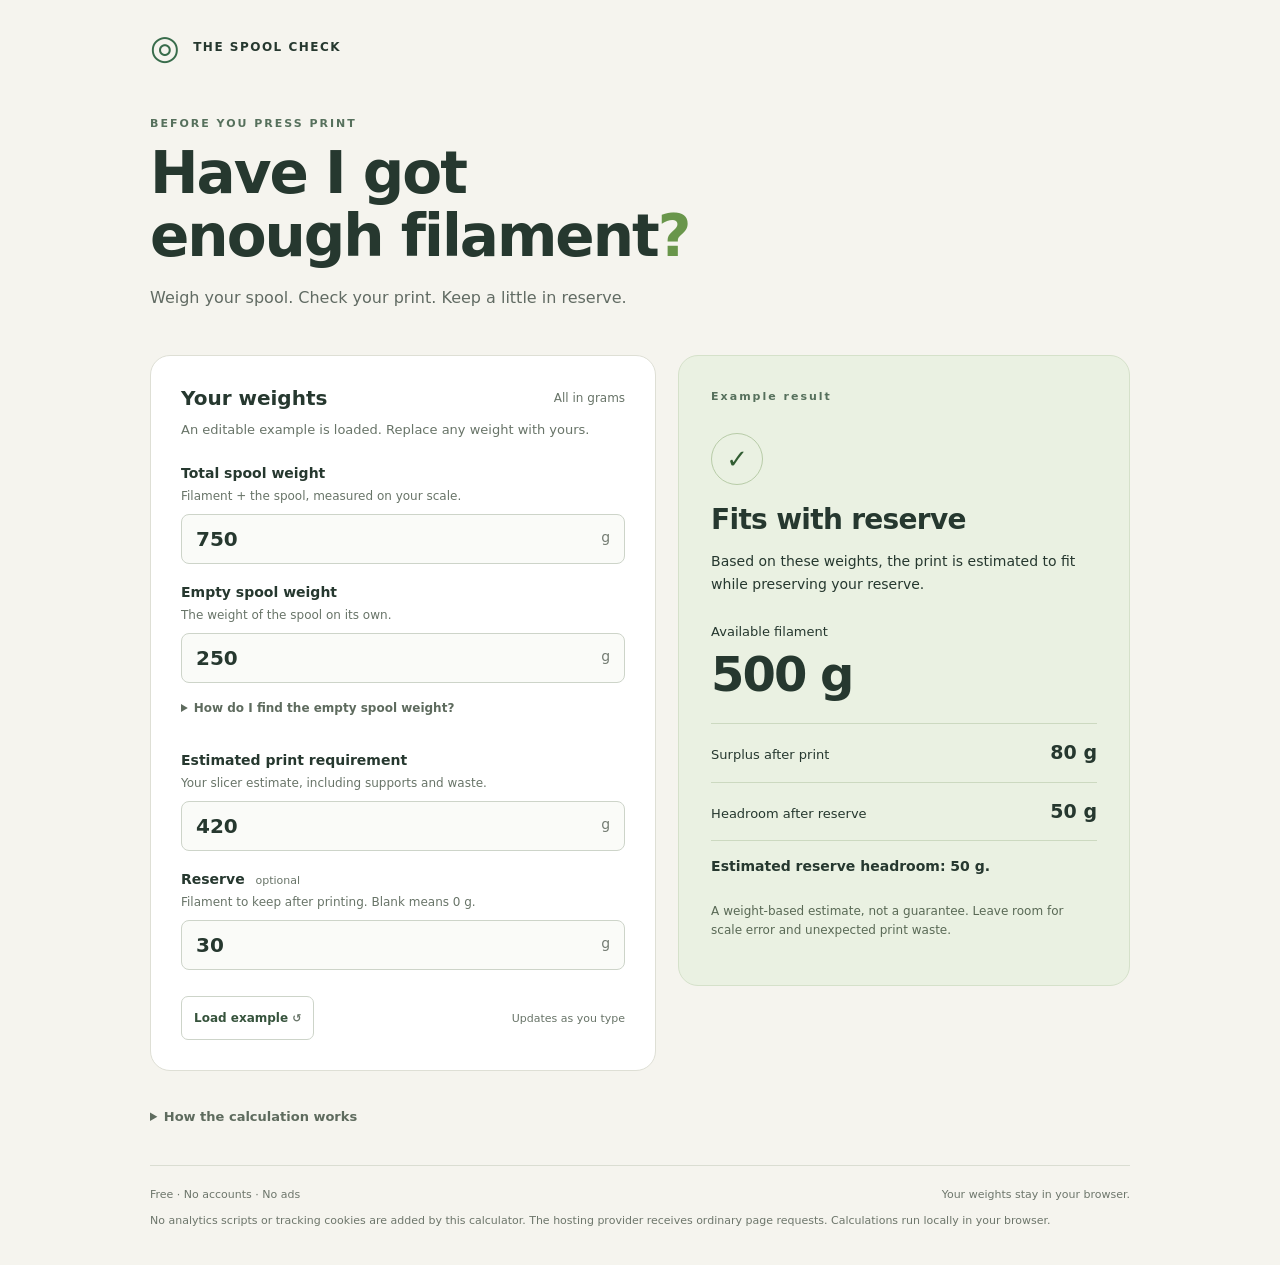
==== index.html @ 3ff151fb "Publish browser-only filament remaining calculator" ====
<!doctype html>
<html lang="en">
<head>
  <meta charset="utf-8">
  <meta name="viewport" content="width=device-width, initial-scale=1">
  <meta name="description" content="A free, offline filament weight calculator. Check your print and keep a reserve.">
  <meta http-equiv="Content-Security-Policy" content="default-src 'self'; script-src 'self'; style-src 'self'; connect-src 'none'; img-src 'self' data:; object-src 'none'; base-uri 'none'; form-action 'none'">
  <title>Filament Remaining Calculator — Have I got enough filament?</title>
  <link rel="stylesheet" href="style.css">
  <script src="calculator.js" defer></script>
  <script src="app.js" defer></script>
</head>
<body>
  <main>
    <header class="brand"><span class="spool" aria-hidden="true">◎</span><span>THE SPOOL CHECK</span></header>
    <section class="intro"><p class="eyebrow">BEFORE YOU PRESS PRINT</p><h1>Have I got<br>enough filament<span>?</span></h1><p>Weigh your spool. Check your print. Keep a little in reserve.</p></section>
    <div class="workspace">
      <div class="compact-result" id="compact-result" data-status="fits" aria-hidden="true"><strong id="compact-title">Example result · Fits with reserve</strong><span id="compact-values">500 g available · 80 g surplus · 50 g reserve headroom</span></div>
      <section class="card inputs" aria-labelledby="input-title">
        <div class="section-head"><h2 id="input-title">Your weights</h2><span>All in grams</span></div>
        <p class="hint" id="input-hint">An editable example is loaded. Replace any weight with yours.</p>
        <form id="calculator" novalidate>
          <div class="field"><label for="total">Total spool weight</label><p id="total-hint">Filament + the spool, measured on your scale.</p><div class="weight"><input id="total" name="total" type="text" inputmode="decimal" value="750" required aria-describedby="total-hint total-error"><span>g</span></div><p class="error" id="total-error"></p></div>
          <div class="field"><label for="empty">Empty spool weight</label><p id="empty-hint">The weight of the spool on its own.</p><div class="weight"><input id="empty" name="empty" type="text" inputmode="decimal" value="250" required aria-describedby="empty-hint empty-error"><span>g</span></div><p class="error" id="empty-error"></p><details class="spool-help"><summary>How do I find the empty spool weight?</summary><p>Weigh an identical empty spool, or check the manufacturer's information for your exact spool model. Spool weights vary; there is no universal default. The loaded weight is only an example.</p></details></div>
          <div class="field"><label for="print">Estimated print requirement</label><p id="print-hint">Your slicer estimate, including supports and waste.</p><div class="weight"><input id="print" name="print" type="text" inputmode="decimal" value="420" required aria-describedby="print-hint print-error"><span>g</span></div><p class="error" id="print-error"></p></div>
          <div class="field"><label for="reserve">Reserve <span class="optional">optional</span></label><p id="reserve-hint">Filament to keep after printing. Blank means 0 g.</p><div class="weight"><input id="reserve" name="reserve" type="text" inputmode="decimal" value="30" aria-describedby="reserve-hint reserve-error"><span>g</span></div><p class="error" id="reserve-error"></p></div>
          <div class="actions"><button type="reset">Load example <span aria-hidden="true">↺</span></button><span>Updates as you type</span></div>
        </form>
      </section>
      <section class="card result" id="result" data-status="fits" aria-labelledby="result-title">
        <p class="eyebrow" id="result-context">Example result</p><div class="status-icon" id="status-icon" aria-hidden="true">✓</div><h2 id="result-title">Fits with reserve</h2><p id="result-description">Based on these weights, the print is estimated to fit while preserving your reserve.</p>
        <dl><div class="primary"><dt>Available filament</dt><dd id="available">500 <small>g</small></dd></div><div><dt id="balance-label">Surplus after print</dt><dd id="balance">80 g</dd></div><div><dt id="headroom-label">Headroom after reserve</dt><dd id="headroom">50 g</dd></div></dl>
        <p class="result-note" id="result-note">Estimated reserve headroom: 50 g.</p>
        <p class="estimate-note">A weight-based estimate, not a guarantee. Leave room for scale error and unexpected print waste.</p>
      </section>
    </div>
    <p id="announcement" class="sr-only" role="status" aria-live="polite" aria-atomic="true"></p>
    <details><summary>How the calculation works</summary><p><strong>Available filament</strong> = total spool weight − empty spool weight.</p><p><strong>Surplus / shortfall</strong> = available filament − print requirement.</p><p><strong>Reserve headroom</strong> = available filament − print requirement − reserve. Zero or more means the print fits while preserving your reserve.</p><p>Use non-negative weights with up to three decimal places (a decimal point), up to 1,000,000 g. Equal weights are accepted; a zero print requirement is valid.</p></details>
    <footer><span>Free · No accounts · No ads</span><span>Your weights stay in your browser.</span></footer>
    <p class="privacy-note">No analytics scripts or tracking cookies are added by this calculator. The hosting provider receives ordinary page requests. Calculations run locally in your browser.</p>
    <noscript><p class="error">Enable JavaScript to calculate. The displayed values are only the example.</p></noscript>
  </main>
</body>
</html>
---- style.css ----
:root{font-family:Segoe UI,system-ui,sans-serif;color:#26382f;background:#f5f4ee;font-synthesis:none}*{box-sizing:border-box}body{margin:0}main{max-width:1040px;margin:auto;padding:30px 30px 24px}.brand{display:flex;align-items:center;gap:12px;font-size:12px;font-weight:750;letter-spacing:1.5px}.spool{font-size:34px;color:#386c4b;line-height:1}.tag{margin-left:auto;font-size:10px;letter-spacing:1px;border:1px solid #d6dacf;padding:7px 10px;border-radius:5px;color:#667065}.intro{padding:42px 0 28px}.eyebrow{font-size:11px;font-weight:750;letter-spacing:2px;color:#56705c}.intro h1{font-size:clamp(38px,5.5vw,58px);line-height:1.08;letter-spacing:-2px;margin:12px 0 18px;font-weight:750}.intro h1 span{color:#69964b}.intro>p:last-child{color:#616b63;font-size:16px;line-height:1.6}.workspace{display:grid;grid-template-columns:1.12fr 1fr;gap:22px;align-items:start}.card{border-radius:20px;padding:30px;border:1px solid #dedfd5;background:#fff}.section-head{display:flex;align-items:center;justify-content:space-between;gap:12px}.section-head h2{font-size:20px;margin:0}.section-head>span{font-size:12px;color:#687468}.hint{font-size:13px;line-height:1.5;color:#687468;margin:10px 0 26px}.field{margin-top:20px}.field label{display:block;font-size:14px;font-weight:650}.optional{font-size:11px;font-weight:400;margin-left:6px;color:#687468}.field p{font-size:12px;color:#687468;margin:6px 0 9px;line-height:1.5}.weight{position:relative}.weight input{width:100%;border:1px solid #cdd4c9;border-radius:8px;padding:12px 42px 12px 14px;background:#fafbf8;font:600 20px Segoe UI,system-ui,sans-serif;color:#26382f}.weight>span{position:absolute;right:15px;top:15px;color:#747c73;font-size:14px}input:focus-visible,button:focus-visible,summary:focus-visible{outline:3px solid #709c5a;outline-offset:3px}input[aria-invalid=true]{border-color:#b64235}.field .error,.error{color:#a42e26}.error:empty{display:none}.actions{display:flex;gap:15px;align-items:center;justify-content:space-between;margin-top:26px}.actions button{border:1px solid #cdd4c9;border-radius:7px;background:white;padding:10px 12px;font:600 12px Segoe UI,system-ui,sans-serif;color:#36533c;cursor:pointer;min-height:44px}.actions button:hover{background:#edf3e8}.actions span{font-size:11px;color:#687468}.result{background:#eaf1e2;border-color:#d5e1ca;padding:32px}.result .eyebrow{margin-top:0}.status-icon{display:grid;place-items:center;width:52px;height:52px;border:1px solid #b8cca8;border-radius:50%;color:#315d32;font-size:26px;margin:28px 0 18px}.result h2{font-size:28px;letter-spacing:-.7px;margin:0 0 12px}.result>p{font-size:14px;line-height:1.6}.result>p.eyebrow{font-size:11px}.result dl{margin:28px 0 0}.result dl>div{display:flex;justify-content:space-between;align-items:baseline;gap:14px;padding:17px 0;border-bottom:1px solid #ccd9c0}.result dt{font-size:13px;line-height:1.4}.result dd{margin:0;font-weight:650;font-size:19px;white-space:nowrap;font-variant-numeric:tabular-nums}.result dl>.primary{display:block;padding:0 0 21px}.primary dd{font-size:48px;letter-spacing:-2px;margin-top:5px}.primary small{font-size:21px;letter-spacing:0;font-weight:400}.result-note{font-weight:600}.result .estimate-note{font-size:12px;color:#596955;margin-top:25px}.result[data-status=reserve]{background:#fff1d9;border-color:#e6d2ad}.result[data-status=short]{background:#fbe9e3;border-color:#e5c9bf}.result[data-status=invalid]{background:#eceeea;border-color:#d4d8ce}details{margin:25px 0;color:#5e6b5e;font-size:13px;line-height:1.7}summary{cursor:pointer;min-height:44px;padding:10px 0;font-weight:600}footer{border-top:1px solid #daddd2;padding-top:22px;display:flex;justify-content:space-between;gap:15px;font-size:11px;color:#6d766b}@media(max-width:700px){main{padding:22px 18px}.intro{padding-top:30px}.workspace{grid-template-columns:1fr}.card{padding:24px}.result{padding:26px}.tag{font-size:8px;padding:6px;letter-spacing:.5px}.brand{gap:8px;font-size:10px}.intro h1{letter-spacing:-1.5px}footer{flex-direction:column;gap:7px}}@media(prefers-reduced-motion:no-preference){.result{transition:background .15s}}
.compact-result{display:none}.sr-only{position:absolute;width:1px;height:1px;padding:0;margin:-1px;overflow:hidden;clip-path:inset(50%);white-space:nowrap;border:0}.spool-help{margin:5px 0 0}.spool-help summary{font-size:12px}.spool-help p{margin-bottom:0}.card{min-width:0}.result dd{white-space:normal;overflow-wrap:anywhere}.primary dd{font-size:clamp(28px,4.5vw,48px)}
@media(max-width:700px){.compact-result{display:flex;flex-direction:column;gap:5px;position:sticky;top:8px;z-index:2;padding:12px 15px;border:1px solid #ccd9c0;border-radius:12px;background:#eaf1e2;box-shadow:0 4px 15px #26382f12;line-height:1.45}.compact-result strong{font-size:13px}.compact-result span{font-size:12px}.compact-result[data-status=reserve]{background:#fff1d9}.compact-result[data-status=short]{background:#fbe9e3}.compact-result[data-status=invalid]{background:#eceeea}input,button,summary{scroll-margin-top:130px}.primary dd{font-size:36px}.result dl>div:not(.primary){flex-wrap:wrap}}
.privacy-note{font-size:11px;line-height:1.6;color:#6d766b}
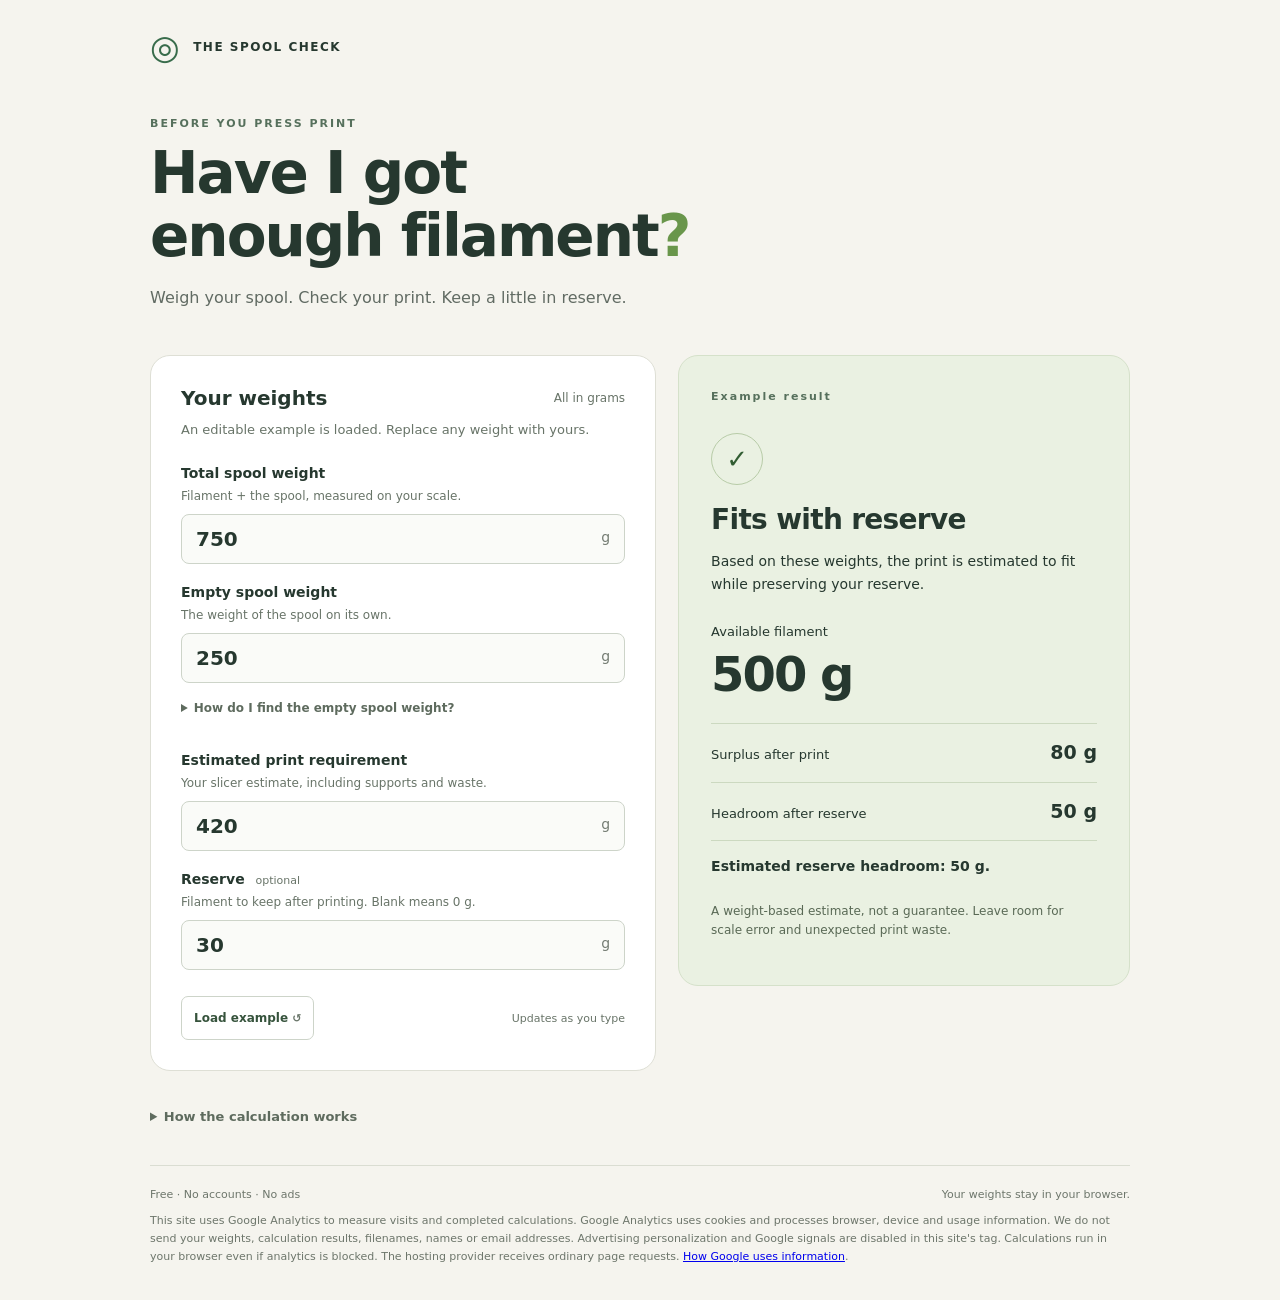
==== commit d25595b9: "Add Google Analytics page views and calculation event with privacy disclosure" ====
--- a/index.html
+++ b/index.html
@@ -3,12 +3,13 @@
 <head>
   <meta charset="utf-8">
   <meta name="viewport" content="width=device-width, initial-scale=1">
-  <meta name="description" content="A free, offline filament weight calculator. Check your print and keep a reserve.">
-  <meta http-equiv="Content-Security-Policy" content="default-src 'self'; script-src 'self'; style-src 'self'; connect-src 'none'; img-src 'self' data:; object-src 'none'; base-uri 'none'; form-action 'none'">
+  <meta name="description" content="Free Filament Remaining Calculator: estimate available filament, print surplus or shortfall, and reserve in grams. No signup required.">
+  <meta http-equiv="Content-Security-Policy" content="default-src 'self'; script-src 'self' https://www.googletagmanager.com; style-src 'self'; connect-src https://*.google-analytics.com https://*.analytics.google.com https://www.googletagmanager.com; img-src 'self' data: https://*.google-analytics.com https://www.googletagmanager.com; object-src 'none'; base-uri 'none'; form-action 'none'">
   <title>Filament Remaining Calculator — Have I got enough filament?</title>
   <link rel="stylesheet" href="style.css">
   <script src="calculator.js" defer></script>
   <script src="app.js" defer></script>
+  <script src="analytics.js" defer></script>
 </head>
 <body>
   <main>
@@ -37,8 +38,9 @@
     <p id="announcement" class="sr-only" role="status" aria-live="polite" aria-atomic="true"></p>
     <details><summary>How the calculation works</summary><p><strong>Available filament</strong> = total spool weight − empty spool weight.</p><p><strong>Surplus / shortfall</strong> = available filament − print requirement.</p><p><strong>Reserve headroom</strong> = available filament − print requirement − reserve. Zero or more means the print fits while preserving your reserve.</p><p>Use non-negative weights with up to three decimal places (a decimal point), up to 1,000,000 g. Equal weights are accepted; a zero print requirement is valid.</p></details>
     <footer><span>Free · No accounts · No ads</span><span>Your weights stay in your browser.</span></footer>
-    <p class="privacy-note">No analytics scripts or tracking cookies are added by this calculator. The hosting provider receives ordinary page requests. Calculations run locally in your browser.</p>
+    <p class="privacy-note">This site uses Google Analytics to measure visits and completed calculations. Google Analytics uses cookies and processes browser, device and usage information. We do not send your weights, calculation results, filenames, names or email addresses. Advertising personalization and Google signals are disabled in this site's tag. Calculations run in your browser even if analytics is blocked. The hosting provider receives ordinary page requests. <a href="https://policies.google.com/technologies/partner-sites" rel="noreferrer">How Google uses information</a>.</p>
     <noscript><p class="error">Enable JavaScript to calculate. The displayed values are only the example.</p></noscript>
   </main>
 </body>
 </html>
+
